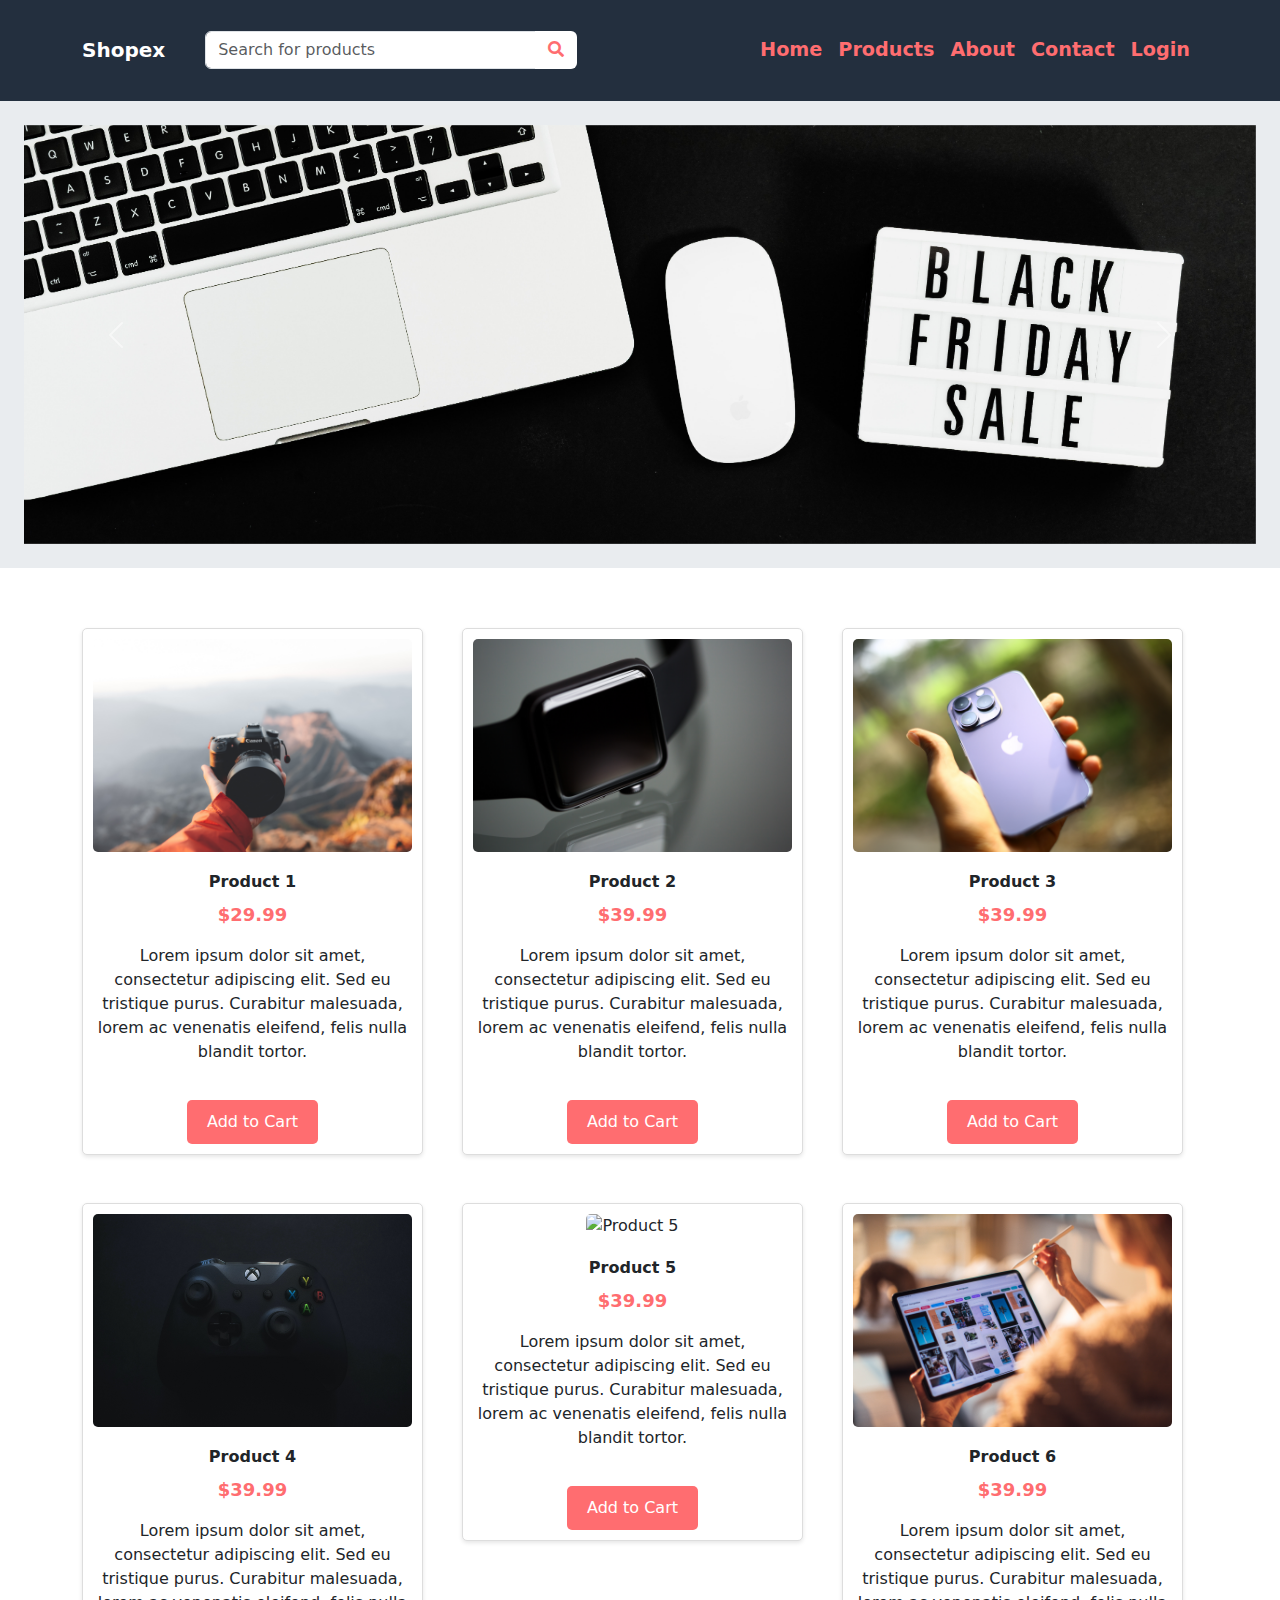
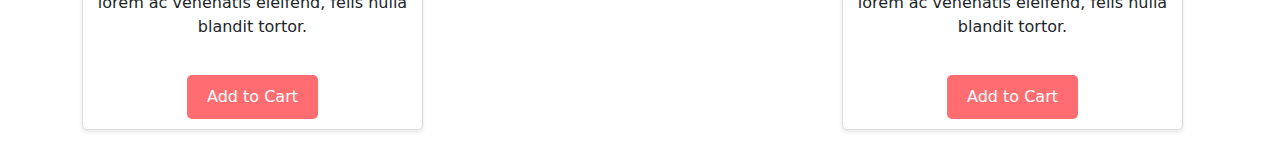
==== index.html @ 7d357f4a "first commit" ====
<!DOCTYPE html>
<html lang="en">
  <head>
    <meta charset="UTF-8" />
    <meta name="viewport" content="width=device-width, initial-scale=1.0" />
    <title>Shopex</title>
    <link rel="stylesheet" href="styles.css" />
    <link
      rel="stylesheet"
      href="https://cdn.jsdelivr.net/npm/bootstrap@5.3.0/dist/css/bootstrap.min.css"
    />
    <link
      rel="stylesheet"
      href="https://cdnjs.cloudflare.com/ajax/libs/font-awesome/5.15.4/css/all.min.css"
    />
  </head>

  <body>
    <header>
      <!-- Nav Bar -->
      <nav class="navbar navbar-expand-lg navbar-light">
        <div class="container justify-content-between align-items-center">
          <a class="navbar-brand text-white pe-4" href="index.html">Shopex</a>

          <div class="col-lg-4 col-6 text-right">
            <div class="input-group">
              <input
                type="text"
                class="form-control"
                placeholder="Search for products"
              />
              <button class="btn bg-white" type="button">
                <i class="fa fa-search"></i>
              </button>
            </div>
          </div>

          <button
            class="navbar-toggler"
            type="button"
            data-bs-toggle="collapse"
            data-bs-target="#navbarNav"
            aria-controls="navbarNav"
            aria-expanded="false"
            aria-label="Toggle navigation"
          >
            <span class="navbar-toggler-icon"></span>
          </button>

          <div
            class="collapse navbar-collapse justify-content-end"
            id="navbarNav"
          >
            <ul class="navbar-nav ms-auto">
              <li class="nav-item">
                <a class="nav-link" href="index.html">Home</a>
              </li>
              <li class="nav-item">
                <a class="nav-link" href="product.html">Products</a>
              </li>
              <li class="nav-item">
                <a class="nav-link" href="about.html">About</a>
              </li>
              <li class="nav-item">
                <a class="nav-link" href="contact.html">Contact</a>
              </li>
              <li class="nav-item">
                <a class="nav-link" href="auth.html">Login</a>
              </li>
            </ul>
          </div>
        </div>
      </nav>
    </header>

    <!-- Banner -->
    <main>
      <div class="banner bg-body-secondary p-4">
        <div class="banner-container">
          <div
            id="carouselExampleIndicators"
            class="carousel slide"
            data-bs-ride="carousel"
          >
            <div class="carousel-inner">
              <div class="carousel-item active">
                <img
                  src="img/banner/banner-1.jpg"
                  class="d-block w-100"
                  alt="Banner 1"
                />
              </div>
              <div class="carousel-item">
                <img
                  src="img/banner/banner-2.jpg"
                  class="d-block w-100"
                  alt="Banner 2"
                />
              </div>
              <div class="carousel-item">
                <img
                  src="img/banner/banner-3.jpg"
                  class="d-block w-100"
                  alt="Banner 3"
                />
              </div>
              <div class="carousel-item">
                <img
                  src="img/banner/banner-4.jpg"
                  class="d-block w-100"
                  alt="Banner 4"
                />
              </div>
              <div class="carousel-item">
                <img
                  src="img/banner/banner-5.jpg"
                  class="d-block w-100"
                  alt="Banner 5"
                />
              </div>
            </div>
            <button
              class="carousel-control-prev"
              type="button"
              data-bs-target="#carouselExampleIndicators"
              data-bs-slide="prev"
            >
              <span
                class="carousel-control-prev-icon"
                aria-hidden="true"
              ></span>
              <span class="visually-hidden">Previous</span>
            </button>
            <button
              class="carousel-control-next"
              type="button"
              data-bs-target="#carouselExampleIndicators"
              data-bs-slide="next"
            >
              <span
                class="carousel-control-next-icon"
                aria-hidden="true"
              ></span>
              <span class="visually-hidden">Next</span>
            </button>
          </div>
        </div>
      </div>

      <!-- Products -->
      <div class="container products-container">
        <div class="row">
          <!-- Product 1 -->
          <div class="col-md-6 col-lg-4">
            <div class="product">
              <img src="img/products/product-1-1.jpg" alt="Product 1" />
              <h3>Product 1</h3>
              <p class="price">$29.99</p>
              <p>
                Lorem ipsum dolor sit amet, consectetur adipiscing elit. Sed eu
                tristique purus. Curabitur malesuada, lorem ac venenatis
                eleifend, felis nulla blandit tortor.
              </p>
              <button type="button" class="btn">Add to Cart</button>
            </div>
          </div>

          <!-- Product 2 -->
          <div class="col-md-6 col-lg-4">
            <div class="product">
              <img src="img/products/product-2-1.jpg" alt="Product 2" />
              <h3>Product 2</h3>
              <p class="price">$39.99</p>
              <p>
                Lorem ipsum dolor sit amet, consectetur adipiscing elit. Sed eu
                tristique purus. Curabitur malesuada, lorem ac venenatis
                eleifend, felis nulla blandit tortor.
              </p>
              <button type="button" class="btn">Add to Cart</button>
            </div>
          </div>

          <!-- Product 3 -->
          <div class="col-md-6 col-lg-4">
            <div class="product">
              <img src="img/products/product-3-1.jpg" alt="Product 3" />
              <h3>Product 3</h3>
              <p class="price">$39.99</p>
              <p>
                Lorem ipsum dolor sit amet, consectetur adipiscing elit. Sed eu
                tristique purus. Curabitur malesuada, lorem ac venenatis
                eleifend, felis nulla blandit tortor.
              </p>
              <button type="button" class="btn">Add to Cart</button>
            </div>
          </div>

          <!-- Product 4 -->
          <div class="col-md-6 col-lg-4 mt-5">
            <div class="product">
              <img src="img/products/product-4-1.jpg" alt="Product 4" />
              <h3>Product 4</h3>
              <p class="price">$39.99</p>
              <p>
                Lorem ipsum dolor sit amet, consectetur adipiscing elit. Sed eu
                tristique purus. Curabitur malesuada, lorem ac venenatis
                eleifend, felis nulla blandit tortor.
              </p>
              <button type="button" class="btn">Add to Cart</button>
            </div>
          </div>

          <!-- Product 5 -->
          <div class="col-md-6 col-lg-4 mt-5">
            <div class="product">
              <img src="img/products/product-5-1.jpg" alt="Product 5" />
              <h3>Product 5</h3>
              <p class="price">$39.99</p>
              <p>
                Lorem ipsum dolor sit amet, consectetur adipiscing elit. Sed eu
                tristique purus. Curabitur malesuada, lorem ac venenatis
                eleifend, felis nulla blandit tortor.
              </p>
              <button type="button" class="btn">Add to Cart</button>
            </div>
          </div>

          <!-- Product 6 -->
          <div class="col-md-6 col-lg-4 mt-5">
            <div class="product">
              <img src="img/products/product-6-1.jpg" alt="Product 6" />
              <h3>Product 6</h3>
              <p class="price">$39.99</p>
              <p>
                Lorem ipsum dolor sit amet, consectetur adipiscing elit. Sed eu
                tristique purus. Curabitur malesuada, lorem ac venenatis
                eleifend, felis nulla blandit tortor.
              </p>
              <button type="button" class="btn">Add to Cart</button>
            </div>
          </div>
        </div>
      </div>
    </main>

    <script src="script.js"></script>
    <script src="https://cdn.jsdelivr.net/npm/bootstrap@5.3.0/dist/js/bootstrap.bundle.min.js"></script>
  </body>
</html>
---- styles.css ----
/* Define Variables */
:root {
    --primary-color: #FF6D70;
    --secondary-color: #232f3e;
}

/* Global Styles */
body {
    font-family: Arial, sans-serif;
    margin: 0;
    padding: 0;
}

.container {
    max-width: 1200px;
    margin: 0 auto;
    padding: 20px;
}

/* Navbar Styles */
.navbar {
    background-color: var(--secondary-color);
}

.navbar-brand {
    color: var(--primary-color);
    font-size: 24px;
    font-weight: bold;
}

.navbar-nav .nav-link {
    color: var(--primary-color);
    font-size: 1.2rem;
    font-weight: 800;
    transition: color 0.3s ease;
}

.navbar-nav .nav-link:hover {
    color: #fff;
}

.navbar-toggler-icon {
    width: 20px;
    height: 2px;
}

.fa {
    color: var(--primary-color);
}

.input-group-append button {
    border: none;
    background-color: var(--primary-color);
    color: #fff;
    padding: 10px 15px;
    cursor: pointer;
}

.input-group-append button:hover {
    background-color: darken(var(--primary-color), 10%);
}

/* Banner Styles */
.banner {
    margin-bottom: 40px;
}

.banner-container {
    position: relative;
}

.banner img {
    max-width: 100%;
    max-height: 50vh;
    object-fit: cover;
}


/* Product Styles */
.products-container {
    margin-top: 40px;
}

.product {
    border: 1px solid #ccc;
    padding: 20px;
    text-align: center;
    margin-bottom: 40px;
    border-radius: 5px;
    background-color: #fff;
    box-shadow: 0 2px 4px rgba(0, 0, 0, 0.1);
}

.product img {
    max-width: 100%;
    height: auto;
    margin-bottom: 20px;
    object-fit: cover;
    border-radius: 5px;
}

.product h3 {
    margin-top: 10px;
    font-size: 18px;
    font-weight: bold;
}

.product p.price {
    font-weight: bold;
    font-size: 18px;
    margin-top: 10px;
    color: var(--primary-color);
}

.product p {
    margin-top: 10px;
    line-height: 1.5;
}

.product button {
    background-color: var(--primary-color);
    color: #ffffff;
    border: none;
    padding: 10px 20px;
    font-size: 16px;
    cursor: pointer;
    margin-top: 20px;
    transition: background-color 0.3s ease;
    border-radius: 5px;
}

.product button:hover {
    background-color: rgba(var(--primary-color-rgb), 0.9);
}

/* Responsive Styles */
@media (min-width: 576px) {
    .product {
        text-align: left;
    }
}

@media (min-width: 768px) {
    .product {
        margin-bottom: 0;
    }
}

/* Login Page Styles */
#login-page {
    margin-top: 40px;
}

.login-container {
    margin: 0 auto;
    padding: 10px;
    border: 1px solid #ccc;
    border-radius: 5px;
    background-color: #fff;
    box-shadow: 0 2px 4px rgba(0, 0, 0, 0.1);
    margin-top: 100px;
}

.login-box {
    max-width: 500px !important;
}

.login-container h2 {
    text-align: center;
    margin-bottom: 20px;
}

.form-group {
    margin-bottom: 20px;
}

.form-group label {
    display: block;
    margin-bottom: 5px;
    font-weight: bold;
}

.form-control {
    width: 100%;
    padding: 10px;
    font-size: 16px;
    border-radius: 5px;
    border: 1px solid #ccc;
}

.btn-primary {
    background-color: var(--primary-color);
    color: #fff;
    border: none;
    padding: 10px 20px;
    font-size: 16px;
    cursor: pointer;
    transition: background-color 0.3s ease;
    border-radius: 5px;
    width: 100%;
}

.btn-primary:hover {
    background-color: rgba(var(--primary-color-rgb), 0.9);
}

.btn-secondary {
    background-color: #ccc;
    color: #fff;
    border: none;
    padding: 10px 20px;
    font-size: 16px;
    cursor: pointer;
    transition: background-color 0.3s ease;
    border-radius: 5px;
    width: 100%;
}

.btn-secondary:hover {
    background-color: darken(#ccc, 10%);
}

.form-group.text-center {
    margin-bottom: 0;
}

.form-group.text-center a {
    color: var(--primary-color);
    text-decoration: none;
}

.form-group.text-center a:hover {
    text-decoration: underline;
}

/* Contact Page Styles */
.contact-form {
    margin-top: 40px;
}

.contact-form form {
    display: grid;
    grid-template-columns: 1fr;
    gap: 20px;
}

.contact-form label {
    font-weight: bold;
}

.contact-form input,
.contact-form textarea {
    width: 100%;
    padding: 10px;
    font-size: 16px;
    border-radius: 5px;
    border: 1px solid #ccc;
}

.contact-form button {
    background-color: var(--primary-color);
    color: #fff;
    border: none;
    padding: 10px 20px;
    font-size: 16px;
    cursor: pointer;
    transition: background-color 0.3s ease;
    border-radius: 5px;
}

.contact-form button:hover {
    background-color: rgba(var(--primary-color-rgb), 0.9);
}

/* Product Details Styles */
.product-details {
    display: flex;
    margin-bottom: 30px;
}

.product-images {
    flex: 1;
}

.main-image img {
    width: 100%;
    height: auto;
}

.thumbnail-images {
    display: flex;
    justify-content: center;
    margin-top: 10px;
}

.thumbnail-images img {
    width: 80px;
    height: 80px;
    object-fit: cover;
    margin: 0 5px;
    cursor: pointer;
}

.product-info {
    flex: 1;
    padding: 0 20px;
}

.product-info h2 {
    font-size: 24px;
    margin-top: 0;
}

.product-info p {
    margin-top: 10px;
}

.price {
    font-size: 18px;
    font-weight: bold;
}

.stock {
    font-size: 16px;
    color: #777777;
}

.rating {
    font-size: 16px;
}

.stars {
    color: #ffc107;
}

.stars i {
    margin-right: 2px;
}

.similar-products {
    display: flex;
    justify-content: space-between;
}

.product {
    flex: 1;
    text-align: center;
    margin-right: 15px;
    padding: 10px;
    border: 1px solid #dddddd;
    border-radius: 5px;
    background-color: #ffffff;
}

.product img {
    width: 100%;
    height: auto;
    margin-bottom: 10px;
}

.product h3 {
    font-size: 16px;
    margin-bottom: 5px;
}

.product .price {
    font-size: 14px;
    font-weight: bold;
    color: #007bff;
}

@media (max-width: 768px) {
    .product-details {
        flex-direction: column;
    }

    .product-info {
        padding: 0;
    }

    .thumbnail-images {
        justify-content: flex-start;
        margin-top: 20px;
    }
}
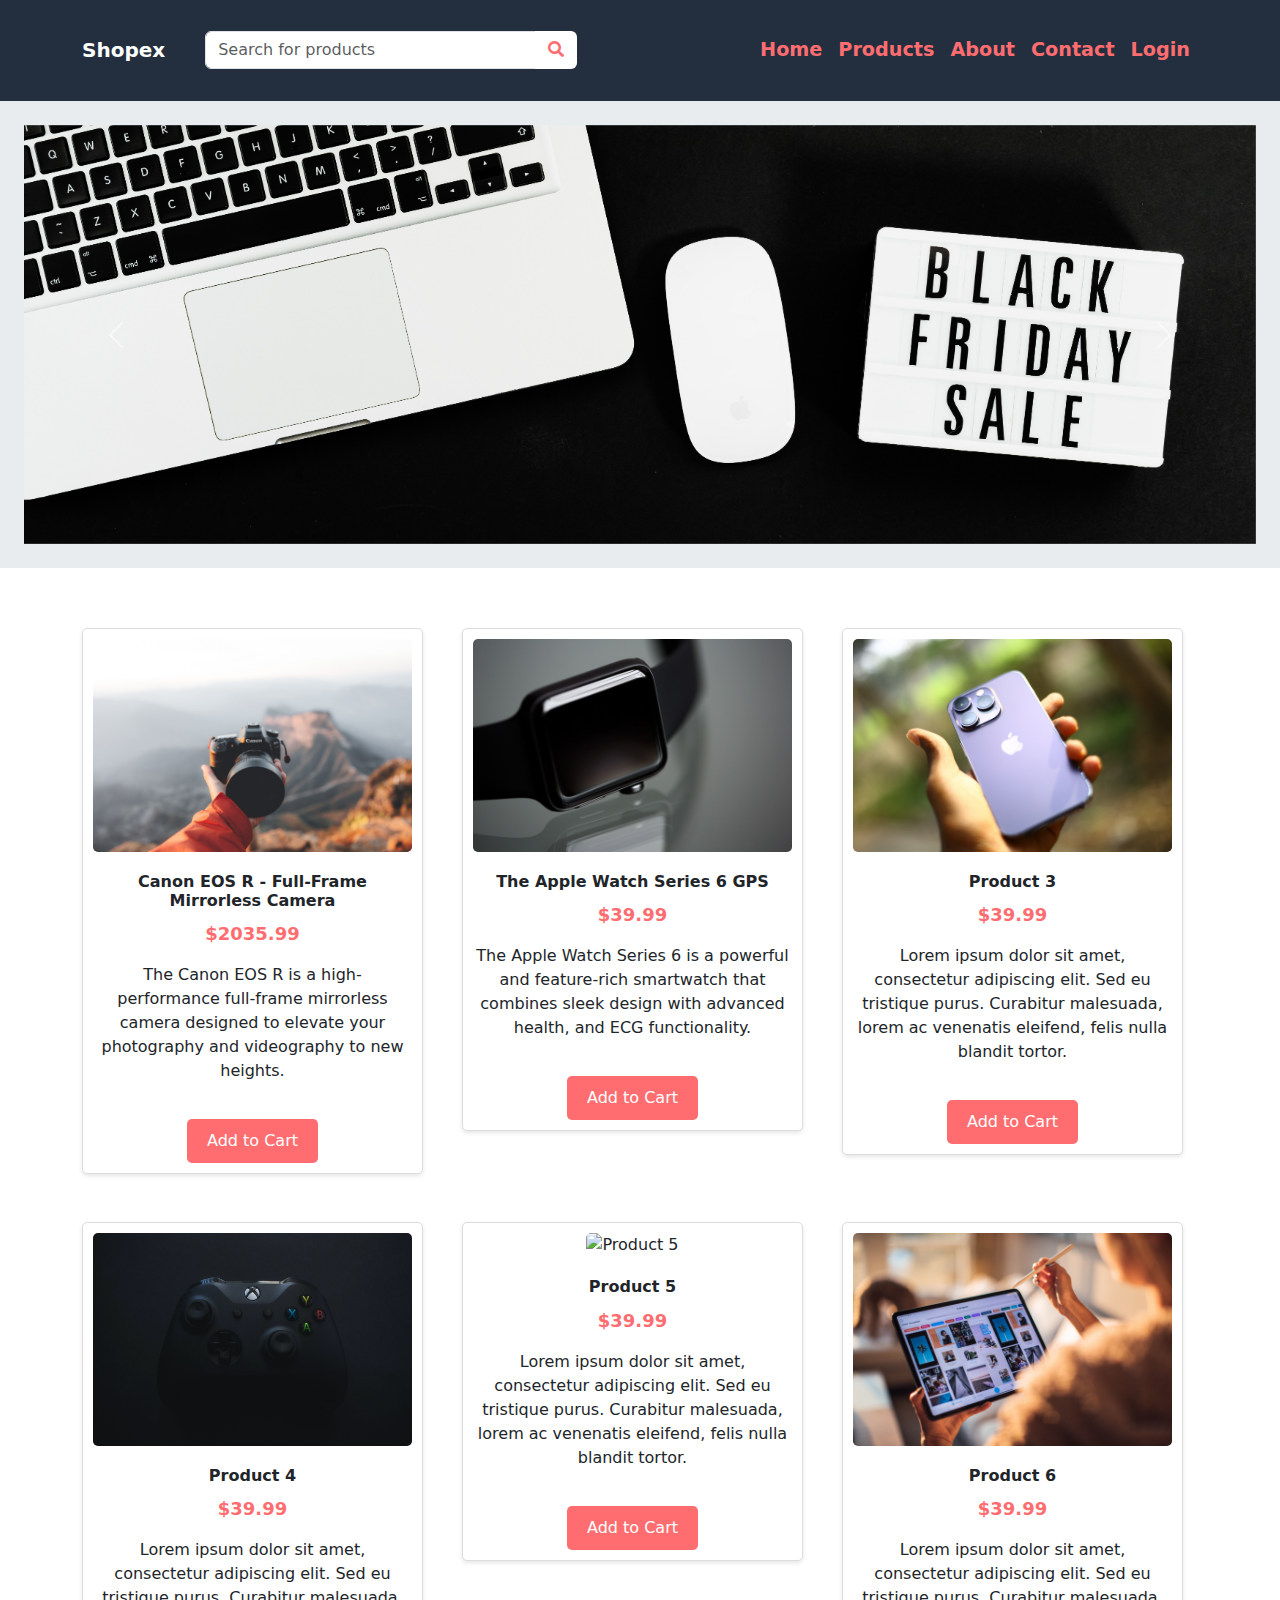
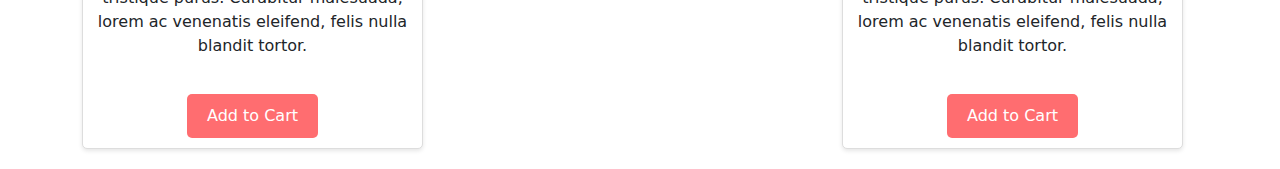
==== commit 5e239515: "second" ====
--- a/index.html
+++ b/index.html
@@ -154,12 +154,12 @@
           <div class="col-md-6 col-lg-4">
             <div class="product">
               <img src="img/products/product-1-1.jpg" alt="Product 1" />
-              <h3>Product 1</h3>
-              <p class="price">$29.99</p>
-              <p>
-                Lorem ipsum dolor sit amet, consectetur adipiscing elit. Sed eu
-                tristique purus. Curabitur malesuada, lorem ac venenatis
-                eleifend, felis nulla blandit tortor.
+              <h3>Canon EOS R - Full-Frame Mirrorless Camera</h3>
+              <p class="price">$2035.99</p>
+              <p>
+                The Canon EOS R is a high-performance full-frame mirrorless
+                camera designed to elevate your photography and videography to
+                new heights.
               </p>
               <button type="button" class="btn">Add to Cart</button>
             </div>
@@ -169,12 +169,12 @@
           <div class="col-md-6 col-lg-4">
             <div class="product">
               <img src="img/products/product-2-1.jpg" alt="Product 2" />
-              <h3>Product 2</h3>
-              <p class="price">$39.99</p>
-              <p>
-                Lorem ipsum dolor sit amet, consectetur adipiscing elit. Sed eu
-                tristique purus. Curabitur malesuada, lorem ac venenatis
-                eleifend, felis nulla blandit tortor.
+              <h3>The Apple Watch Series 6 GPS</h3>
+              <p class="price">$39.99</p>
+              <p>
+                The Apple Watch Series 6 is a powerful and feature-rich
+                smartwatch that combines sleek design with advanced health, and
+                ECG functionality.
               </p>
               <button type="button" class="btn">Add to Cart</button>
             </div>
--- a/styles.css
+++ b/styles.css
@@ -188,38 +188,6 @@
     border: 1px solid #ccc;
 }
 
-.btn-primary {
-    background-color: var(--primary-color);
-    color: #fff;
-    border: none;
-    padding: 10px 20px;
-    font-size: 16px;
-    cursor: pointer;
-    transition: background-color 0.3s ease;
-    border-radius: 5px;
-    width: 100%;
-}
-
-.btn-primary:hover {
-    background-color: rgba(var(--primary-color-rgb), 0.9);
-}
-
-.btn-secondary {
-    background-color: #ccc;
-    color: #fff;
-    border: none;
-    padding: 10px 20px;
-    font-size: 16px;
-    cursor: pointer;
-    transition: background-color 0.3s ease;
-    border-radius: 5px;
-    width: 100%;
-}
-
-.btn-secondary:hover {
-    background-color: darken(#ccc, 10%);
-}
-
 .form-group.text-center {
     margin-bottom: 0;
 }
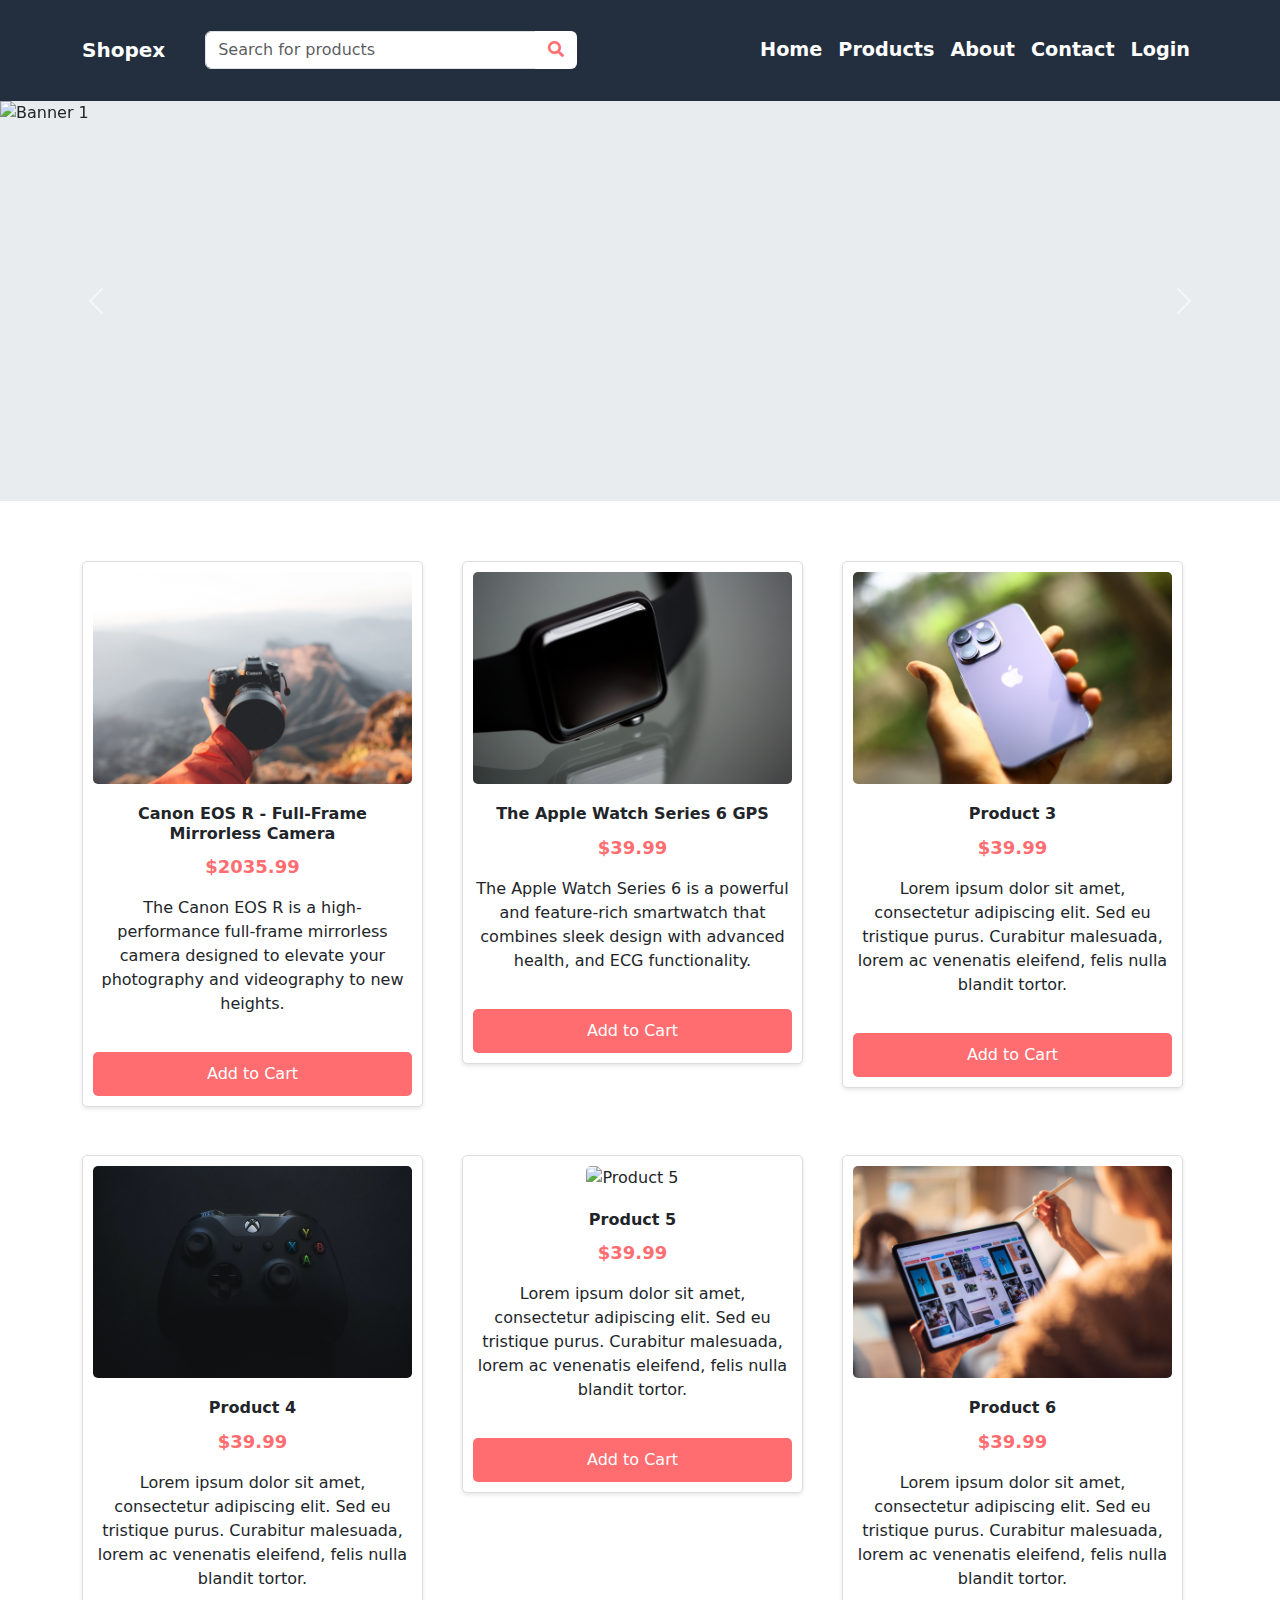
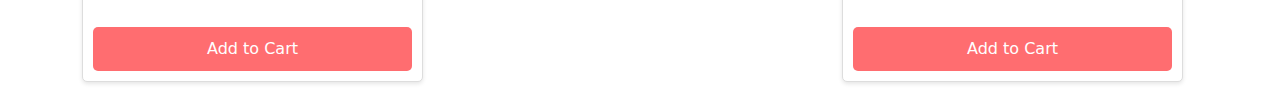
==== commit 3a7f7380: "fixed design" ====
--- a/index.html
+++ b/index.html
@@ -73,9 +73,9 @@
       </nav>
     </header>
 
-    <!-- Banner -->
     <main>
-      <div class="banner bg-body-secondary p-4">
+      <!-- Banner -->
+      <div class="banner bg-body-secondary">
         <div class="banner-container">
           <div
             id="carouselExampleIndicators"
@@ -86,7 +86,7 @@
               <div class="carousel-item active">
                 <img
                   src="img/banner/banner-1.jpg"
-                  class="d-block w-100"
+                  class="d-block w-100 banner-image"
                   alt="Banner 1"
                 />
               </div>
@@ -161,7 +161,7 @@
                 camera designed to elevate your photography and videography to
                 new heights.
               </p>
-              <button type="button" class="btn">Add to Cart</button>
+              <button type="button" class="btn btn-primary">Add to Cart</button>
             </div>
           </div>
 
@@ -176,7 +176,7 @@
                 smartwatch that combines sleek design with advanced health, and
                 ECG functionality.
               </p>
-              <button type="button" class="btn">Add to Cart</button>
+              <button type="button" class="btn btn-primary">Add to Cart</button>
             </div>
           </div>
 
@@ -191,7 +191,7 @@
                 tristique purus. Curabitur malesuada, lorem ac venenatis
                 eleifend, felis nulla blandit tortor.
               </p>
-              <button type="button" class="btn">Add to Cart</button>
+              <button type="button" class="btn btn-primary">Add to Cart</button>
             </div>
           </div>
 
@@ -206,7 +206,7 @@
                 tristique purus. Curabitur malesuada, lorem ac venenatis
                 eleifend, felis nulla blandit tortor.
               </p>
-              <button type="button" class="btn">Add to Cart</button>
+              <button type="button" class="btn btn-primary">Add to Cart</button>
             </div>
           </div>
 
@@ -221,7 +221,7 @@
                 tristique purus. Curabitur malesuada, lorem ac venenatis
                 eleifend, felis nulla blandit tortor.
               </p>
-              <button type="button" class="btn">Add to Cart</button>
+              <button type="button" class="btn btn-primary">Add to Cart</button>
             </div>
           </div>
 
@@ -236,7 +236,7 @@
                 tristique purus. Curabitur malesuada, lorem ac venenatis
                 eleifend, felis nulla blandit tortor.
               </p>
-              <button type="button" class="btn">Add to Cart</button>
+              <button type="button" class="btn btn-primary">Add to Cart</button>
             </div>
           </div>
         </div>
--- a/styles.css
+++ b/styles.css
@@ -2,6 +2,7 @@
 :root {
     --primary-color: #FF6D70;
     --secondary-color: #232f3e;
+    --primary-color-hover: #e95f62;
 }
 
 /* Global Styles */
@@ -23,20 +24,19 @@
 }
 
 .navbar-brand {
-    color: var(--primary-color);
     font-size: 24px;
     font-weight: bold;
 }
 
 .navbar-nav .nav-link {
-    color: var(--primary-color);
+    color: #fff;
     font-size: 1.2rem;
     font-weight: 800;
     transition: color 0.3s ease;
 }
 
-.navbar-nav .nav-link:hover {
-    color: #fff;
+.navbar-nav .nav-link:hover  {
+    color: var(--primary-color);
 }
 
 .navbar-toggler-icon {
@@ -70,8 +70,10 @@
 }
 
 .banner img {
+    position: relative;
     max-width: 100%;
-    max-height: 50vh;
+    min-height: 400px;
+    height: 40vh;
     object-fit: cover;
 }
 
@@ -147,97 +149,49 @@
 }
 
 /* Login Page Styles */
-#login-page {
-    margin-top: 40px;
+.container-sm {
+    margin-top: 20vh !important;
+    max-width: 20% !important;
 }
 
 .login-container {
-    margin: 0 auto;
-    padding: 10px;
+    margin-top: 50px;
+}
+
+.login-box {
+    padding: 20px;
     border: 1px solid #ccc;
     border-radius: 5px;
-    background-color: #fff;
-    box-shadow: 0 2px 4px rgba(0, 0, 0, 0.1);
-    margin-top: 100px;
-}
-
-.login-box {
-    max-width: 500px !important;
-}
-
-.login-container h2 {
     text-align: center;
-    margin-bottom: 20px;
+}
+
+
+#register-form {
+    display: none;
+}
+
+#register-link,
+#login-link {
+    color: var(--primary-color);
+    text-decoration: none;
 }
 
 .form-group {
     margin-bottom: 20px;
 }
 
-.form-group label {
-    display: block;
-    margin-bottom: 5px;
-    font-weight: bold;
-}
-
 .form-control {
+    border-radius: 5px;
+}
+
+.btn-primary {
+    background-color: var(--primary-color) !important;
+    border: none !important;
     width: 100%;
-    padding: 10px;
-    font-size: 16px;
-    border-radius: 5px;
-    border: 1px solid #ccc;
-}
-
-.form-group.text-center {
-    margin-bottom: 0;
-}
-
-.form-group.text-center a {
-    color: var(--primary-color);
-    text-decoration: none;
-}
-
-.form-group.text-center a:hover {
-    text-decoration: underline;
-}
-
-/* Contact Page Styles */
-.contact-form {
-    margin-top: 40px;
-}
-
-.contact-form form {
-    display: grid;
-    grid-template-columns: 1fr;
-    gap: 20px;
-}
-
-.contact-form label {
-    font-weight: bold;
-}
-
-.contact-form input,
-.contact-form textarea {
-    width: 100%;
-    padding: 10px;
-    font-size: 16px;
-    border-radius: 5px;
-    border: 1px solid #ccc;
-}
-
-.contact-form button {
-    background-color: var(--primary-color);
-    color: #fff;
-    border: none;
-    padding: 10px 20px;
-    font-size: 16px;
-    cursor: pointer;
-    transition: background-color 0.3s ease;
-    border-radius: 5px;
-}
-
-.contact-form button:hover {
-    background-color: rgba(var(--primary-color-rgb), 0.9);
+}
+
+.btn-primary:hover {
+    background-color: var(--primary-color-hover) !important;
 }
 
 /* Product Details Styles */
@@ -342,12 +296,31 @@
         flex-direction: column;
     }
 
+    .product-images {
+        order: 2;
+    }
+
     .product-info {
+        order: 1;
         padding: 0;
+        margin-top: 20px;
     }
 
     .thumbnail-images {
         justify-content: flex-start;
-        margin-top: 20px;
+        margin-top: 10px;
+    }
+
+    .product-info h2 {
+        font-size: 20px;
+        margin-top: 15px;
+    }
+
+    .product-info p {
+        margin-top: 5px;
+    }
+
+    .product .price {
+        font-size: 16px;
     }
 }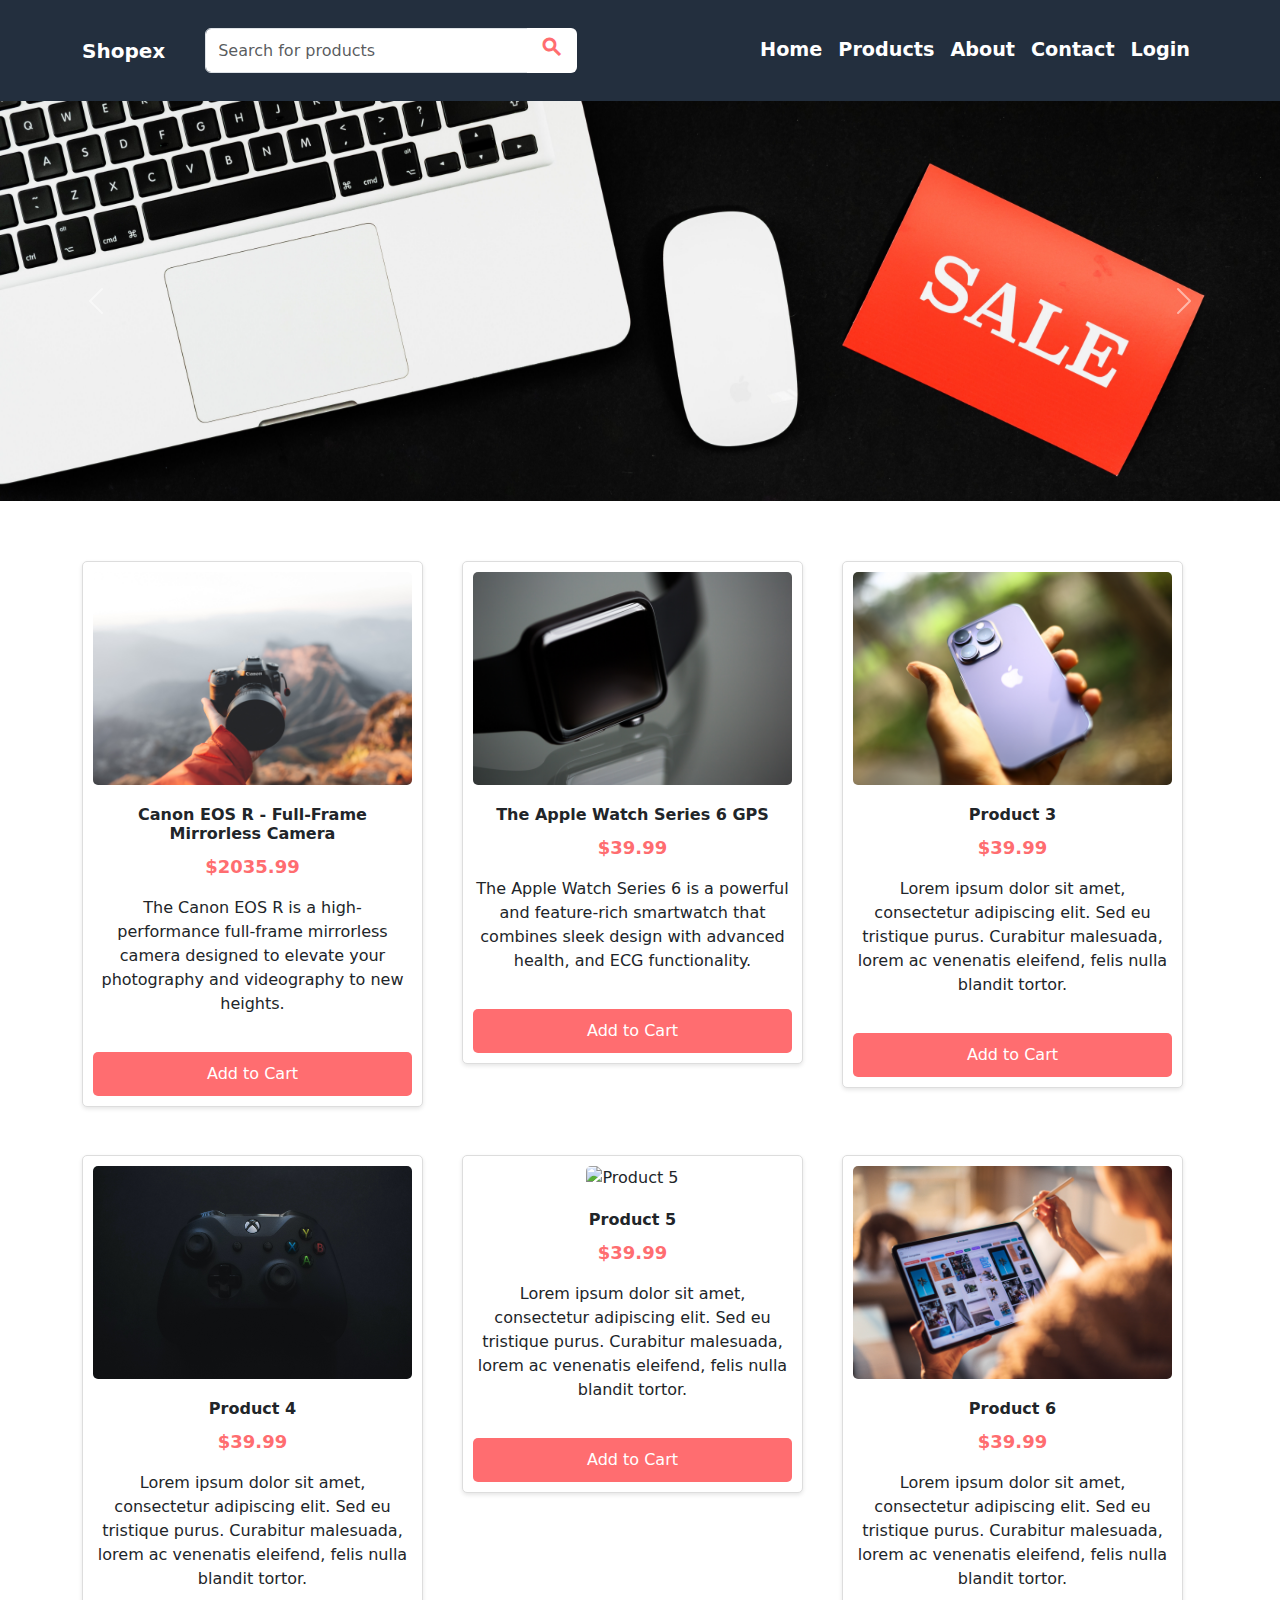
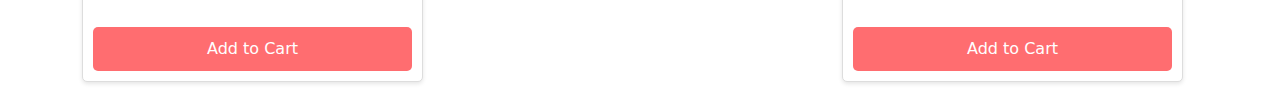
==== commit bbef8e5d: "added cart view and better design" ====
--- a/index.html
+++ b/index.html
@@ -10,8 +10,8 @@
       href="https://cdn.jsdelivr.net/npm/bootstrap@5.3.0/dist/css/bootstrap.min.css"
     />
     <link
+      href="https://fonts.googleapis.com/icon?family=Material+Icons"
       rel="stylesheet"
-      href="https://cdnjs.cloudflare.com/ajax/libs/font-awesome/5.15.4/css/all.min.css"
     />
   </head>
 
@@ -29,8 +29,8 @@
                 class="form-control"
                 placeholder="Search for products"
               />
-              <button class="btn bg-white" type="button">
-                <i class="fa fa-search"></i>
+              <button class="btn align-content-center bg-white" type="button">
+                <span class="material-icons fw-bold"> search </span>
               </button>
             </div>
           </div>
@@ -44,7 +44,7 @@
             aria-expanded="false"
             aria-label="Toggle navigation"
           >
-            <span class="navbar-toggler-icon"></span>
+            <span class="material-icons fw-bold"> menu </span>
           </button>
 
           <div
--- a/styles.css
+++ b/styles.css
@@ -3,6 +3,7 @@
     --primary-color: #FF6D70;
     --secondary-color: #232f3e;
     --primary-color-hover: #e95f62;
+    --secondary-color-hover: #2a384a;
 }
 
 /* Global Styles */
@@ -44,7 +45,7 @@
     height: 2px;
 }
 
-.fa {
+.material-icons, .fa-search {
     color: var(--primary-color);
 }
 
@@ -73,9 +74,10 @@
     position: relative;
     max-width: 100%;
     min-height: 400px;
-    height: 40vh;
+    height: 30vh;
     object-fit: cover;
 }
+
 
 
 /* Product Styles */
@@ -150,7 +152,8 @@
 
 /* Login Page Styles */
 .container-sm {
-    margin-top: 20vh !important;
+    margin-top: 10vh !important;
+    min-width: 300px !important;
     max-width: 20% !important;
 }
 
@@ -164,7 +167,6 @@
     border-radius: 5px;
     text-align: center;
 }
-
 
 #register-form {
     display: none;
@@ -184,6 +186,24 @@
     border-radius: 5px;
 }
 
+.or-divider {
+    display: block;
+    margin: 10px 0;
+    text-align: center;
+}
+
+.login-buttons button{
+    margin-top: 1em;
+}
+
+.login-buttons img {
+    margin-top: -5px;
+    margin-right: 10px;
+    object-fit: cover;
+    width: 24px;
+    height: 24px;
+}
+
 .btn-primary {
     background-color: var(--primary-color) !important;
     border: none !important;
@@ -192,6 +212,16 @@
 
 .btn-primary:hover {
     background-color: var(--primary-color-hover) !important;
+}
+
+.btn-secondary {
+    background-color: var(--secondary-color) !important;
+    border: none !important;
+    width: 100%;
+}
+
+.btn-secondary:hover {
+    background-color: var(--secondary-color-hover) !important;
 }
 
 /* Product Details Styles */
@@ -323,4 +353,100 @@
     .product .price {
         font-size: 16px;
     }
+}
+
+/* Cart View */
+
+.cart-items {
+    margin-bottom: 20px;
+}
+
+.cart-item {
+    display: flex;
+    align-items: center;
+    margin-bottom: 20px;
+    padding-bottom: 10px;
+    border-bottom: 1px solid #ddd;
+}
+
+.item-image {
+    width: 100px;
+    margin-right: 20px;
+}
+
+.item-image img {
+    width: 100%;
+    height: auto;
+}
+
+.item-details {
+    flex-grow: 1;
+}
+
+.item-details h3 {
+    margin-top: 0;
+    margin-bottom: 5px;
+    font-size: 18px;
+}
+
+.price {
+    font-size: 16px;
+    font-weight: bold;
+}
+
+.item-quantity {
+    display: flex;
+    align-items: center;
+    margin-top: 5px;
+}
+
+.item-quantity input {
+    width: 40px;
+    text-align: center;
+}
+
+.item-remove {
+    margin-left: 10px;
+}
+
+.btn-remove {
+    padding: 5px;
+    background-color: transparent;
+    border: none;
+    color: #777777;
+    cursor: pointer;
+    transition: color 0.3s;
+}
+
+.btn-remove:hover {
+    color: #ff0000;
+}
+
+.cart-total {
+    margin-bottom: 20px;
+    text-align: right;
+}
+
+.cart-actions {
+    text-align: center;
+}
+
+.payment-methods {
+    margin-bottom: 20px;
+}
+
+.payment-method {
+    display: flex;
+    align-items: center;
+    margin-bottom: 10px;
+}
+
+.payment-method input[type="radio"] {
+    margin-right: 10px;
+}
+
+@media (max-width: 768px) {
+    .item-image {
+        width: 80px;
+    }
 }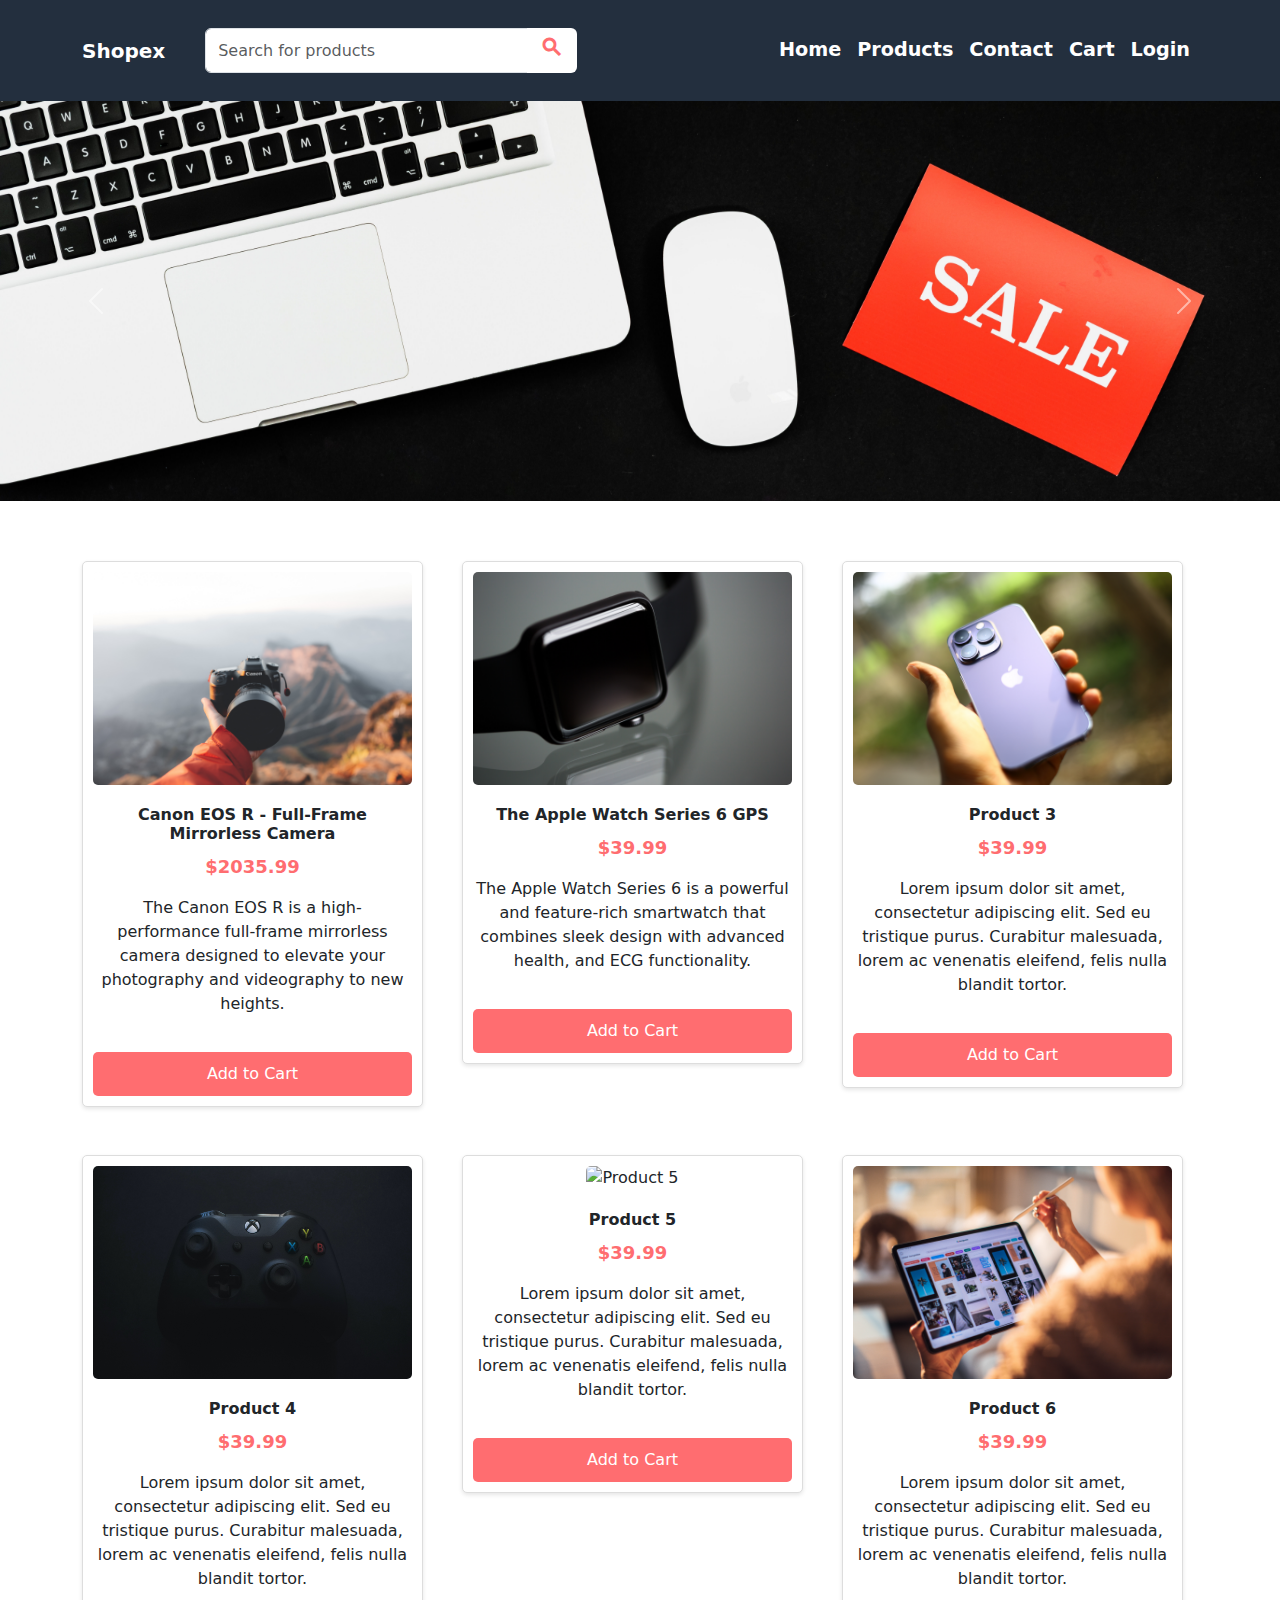
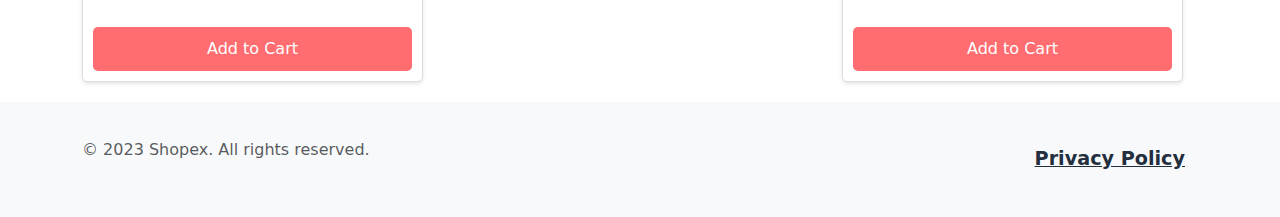
==== commit cb38a008: "added footer" ====
--- a/index.html
+++ b/index.html
@@ -44,7 +44,7 @@
             aria-expanded="false"
             aria-label="Toggle navigation"
           >
-            <span class="material-icons fw-bold"> menu </span>
+            <span class="material-icons fw-bold">menu</span>
           </button>
 
           <div
@@ -59,10 +59,10 @@
                 <a class="nav-link" href="product.html">Products</a>
               </li>
               <li class="nav-item">
-                <a class="nav-link" href="about.html">About</a>
-              </li>
-              <li class="nav-item">
                 <a class="nav-link" href="contact.html">Contact</a>
+              </li>
+              <li class="nav-item">
+                <a class="nav-link" href="cart.html">Cart</a>
               </li>
               <li class="nav-item">
                 <a class="nav-link" href="auth.html">Login</a>
@@ -245,5 +245,21 @@
 
     <script src="script.js"></script>
     <script src="https://cdn.jsdelivr.net/npm/bootstrap@5.3.0/dist/js/bootstrap.bundle.min.js"></script>
+
+    <!-- Footer -->
+    <footer class="footer mt-auto py-3 bg-light">
+      <div class="container">
+        <div class="row">
+          <div class="col-lg-6">
+            <span class="text-muted"
+              >&copy; 2023 Shopex. All rights reserved.</span
+            >
+          </div>
+          <div class="col-lg-6 text-lg-end">
+            <a href="about.html" class="btn btn-link">Privacy Policy</a>
+          </div>
+        </div>
+      </div>
+    </footer>
   </body>
 </html>
--- a/styles.css
+++ b/styles.css
@@ -61,6 +61,18 @@
     background-color: darken(var(--primary-color), 10%);
 }
 
+/* Footer style */
+footer {
+    margin-bottom: auto;
+}
+
+.btn-link {
+    color: var(--secondary-color) !important;
+    font-size: larger !important;
+    font-weight: 600 !important;
+}
+
+
 /* Banner Styles */
 .banner {
     margin-bottom: 40px;
@@ -77,8 +89,6 @@
     height: 30vh;
     object-fit: cover;
 }
-
-
 
 /* Product Styles */
 .products-container {
@@ -441,6 +451,14 @@
     margin-bottom: 10px;
 }
 
+.payment-method img {
+    margin-top: -5px;
+    margin-right: 10px;
+    object-fit: cover;
+    width: 24px;
+    height: 24px;
+}
+
 .payment-method input[type="radio"] {
     margin-right: 10px;
 }
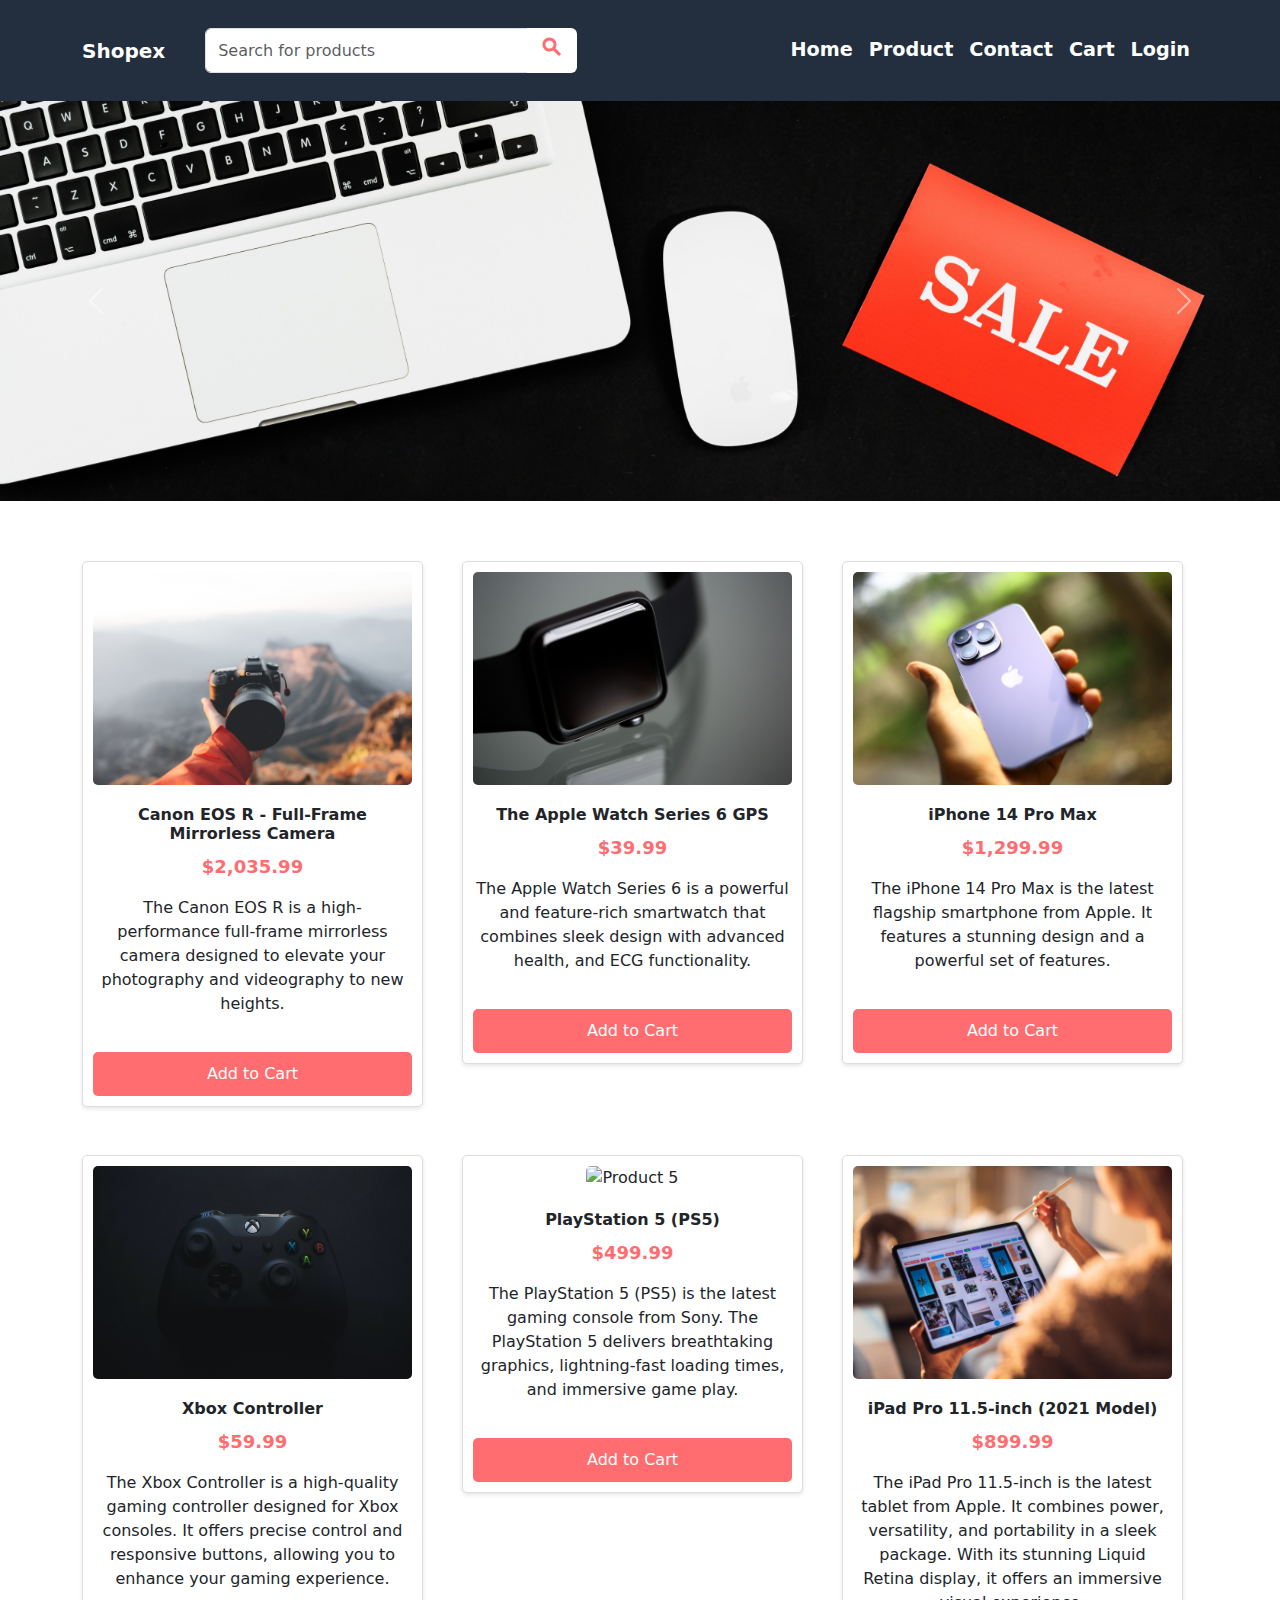
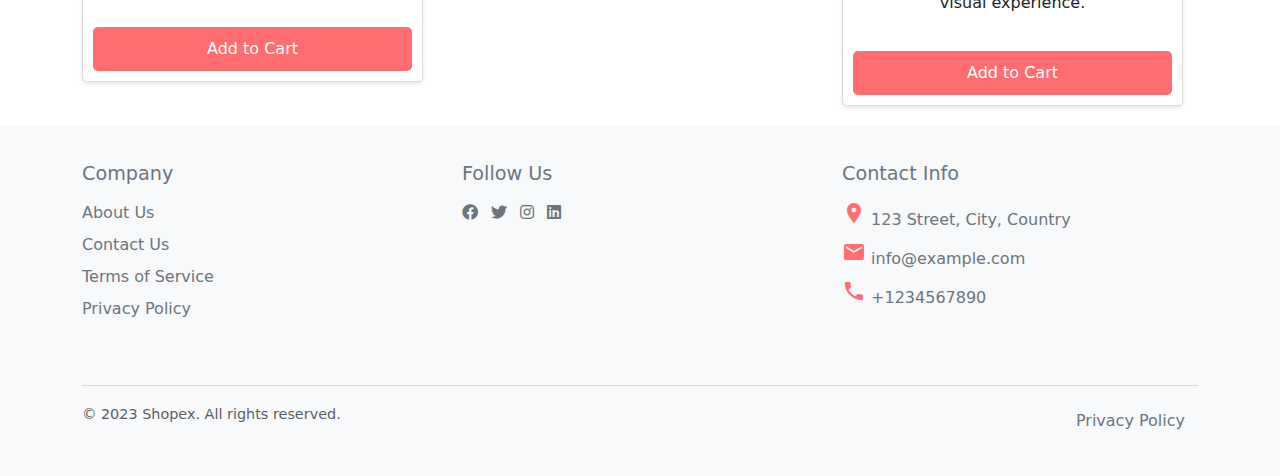
==== commit 813502bd: "added 404" ====
--- a/index.html
+++ b/index.html
@@ -9,9 +9,15 @@
       rel="stylesheet"
       href="https://cdn.jsdelivr.net/npm/bootstrap@5.3.0/dist/css/bootstrap.min.css"
     />
+
     <link
       href="https://fonts.googleapis.com/icon?family=Material+Icons"
       rel="stylesheet"
+    />
+
+    <link
+      rel="stylesheet"
+      href="https://cdnjs.cloudflare.com/ajax/libs/font-awesome/5.15.4/css/all.min.css"
     />
   </head>
 
@@ -56,7 +62,7 @@
                 <a class="nav-link" href="index.html">Home</a>
               </li>
               <li class="nav-item">
-                <a class="nav-link" href="product.html">Products</a>
+                <a class="nav-link" href="product.html">Product</a>
               </li>
               <li class="nav-item">
                 <a class="nav-link" href="contact.html">Contact</a>
@@ -155,7 +161,7 @@
             <div class="product">
               <img src="img/products/product-1-1.jpg" alt="Product 1" />
               <h3>Canon EOS R - Full-Frame Mirrorless Camera</h3>
-              <p class="price">$2035.99</p>
+              <p class="price">$2,035.99</p>
               <p>
                 The Canon EOS R is a high-performance full-frame mirrorless
                 camera designed to elevate your photography and videography to
@@ -184,12 +190,12 @@
           <div class="col-md-6 col-lg-4">
             <div class="product">
               <img src="img/products/product-3-1.jpg" alt="Product 3" />
-              <h3>Product 3</h3>
-              <p class="price">$39.99</p>
-              <p>
-                Lorem ipsum dolor sit amet, consectetur adipiscing elit. Sed eu
-                tristique purus. Curabitur malesuada, lorem ac venenatis
-                eleifend, felis nulla blandit tortor.
+              <h3>iPhone 14 Pro Max</h3>
+              <p class="price">$1,299.99</p>
+              <p>
+                The iPhone 14 Pro Max is the latest flagship smartphone from
+                Apple. It features a stunning design and a powerful set of
+                features.
               </p>
               <button type="button" class="btn btn-primary">Add to Cart</button>
             </div>
@@ -199,12 +205,12 @@
           <div class="col-md-6 col-lg-4 mt-5">
             <div class="product">
               <img src="img/products/product-4-1.jpg" alt="Product 4" />
-              <h3>Product 4</h3>
-              <p class="price">$39.99</p>
-              <p>
-                Lorem ipsum dolor sit amet, consectetur adipiscing elit. Sed eu
-                tristique purus. Curabitur malesuada, lorem ac venenatis
-                eleifend, felis nulla blandit tortor.
+              <h3>Xbox Controller</h3>
+              <p class="price">$59.99</p>
+              <p>
+                The Xbox Controller is a high-quality gaming controller designed
+                for Xbox consoles. It offers precise control and responsive
+                buttons, allowing you to enhance your gaming experience.
               </p>
               <button type="button" class="btn btn-primary">Add to Cart</button>
             </div>
@@ -214,12 +220,12 @@
           <div class="col-md-6 col-lg-4 mt-5">
             <div class="product">
               <img src="img/products/product-5-1.jpg" alt="Product 5" />
-              <h3>Product 5</h3>
-              <p class="price">$39.99</p>
-              <p>
-                Lorem ipsum dolor sit amet, consectetur adipiscing elit. Sed eu
-                tristique purus. Curabitur malesuada, lorem ac venenatis
-                eleifend, felis nulla blandit tortor.
+              <h3>PlayStation 5 (PS5)</h3>
+              <p class="price">$499.99</p>
+              <p>
+                The PlayStation 5 (PS5) is the latest gaming console from Sony.
+                The PlayStation 5 delivers breathtaking graphics, lightning-fast
+                loading times, and immersive game play.
               </p>
               <button type="button" class="btn btn-primary">Add to Cart</button>
             </div>
@@ -229,12 +235,13 @@
           <div class="col-md-6 col-lg-4 mt-5">
             <div class="product">
               <img src="img/products/product-6-1.jpg" alt="Product 6" />
-              <h3>Product 6</h3>
-              <p class="price">$39.99</p>
-              <p>
-                Lorem ipsum dolor sit amet, consectetur adipiscing elit. Sed eu
-                tristique purus. Curabitur malesuada, lorem ac venenatis
-                eleifend, felis nulla blandit tortor.
+              <h3>iPad Pro 11.5-inch (2021 Model)</h3>
+              <p class="price">$899.99</p>
+              <p>
+                The iPad Pro 11.5-inch is the latest tablet from Apple. It
+                combines power, versatility, and portability in a sleek package.
+                With its stunning Liquid Retina display, it offers an immersive
+                visual experience.
               </p>
               <button type="button" class="btn btn-primary">Add to Cart</button>
             </div>
@@ -242,13 +249,50 @@
         </div>
       </div>
     </main>
-
-    <script src="script.js"></script>
-    <script src="https://cdn.jsdelivr.net/npm/bootstrap@5.3.0/dist/js/bootstrap.bundle.min.js"></script>
 
     <!-- Footer -->
     <footer class="footer mt-auto py-3 bg-light">
       <div class="container">
+        <div class="row">
+          <div class="col-lg-4">
+            <h5>Company</h5>
+            <ul class="list-unstyled">
+              <li><a href="about.html">About Us</a></li>
+              <li><a href="contact.html">Contact Us</a></li>
+              <li><a href="about.html">Terms of Service</a></li>
+              <li><a href="about.html">Privacy Policy</a></li>
+            </ul>
+          </div>
+          <div class="col-lg-4">
+            <h5>Follow Us</h5>
+            <ul class="list-inline">
+              <li class="list-inline-item">
+                <a href="#"><i class="fab fa-facebook"></i></a>
+              </li>
+              <li class="list-inline-item">
+                <a href="#"><i class="fab fa-twitter"></i></a>
+              </li>
+              <li class="list-inline-item">
+                <a href="#"><i class="fab fa-instagram"></i></a>
+              </li>
+              <li class="list-inline-item">
+                <a href="#"><i class="fab fa-linkedin"></i></a>
+              </li>
+            </ul>
+          </div>
+          <div class="col-lg-4">
+            <h5>Contact Info</h5>
+            <ul class="list-unstyled">
+              <li>
+                <i class="material-icons">location_on</i> 123 Street, City,
+                Country
+              </li>
+              <li><i class="material-icons">email</i> info@example.com</li>
+              <li><i class="material-icons">phone</i> +1234567890</li>
+            </ul>
+          </div>
+        </div>
+        <hr />
         <div class="row">
           <div class="col-lg-6">
             <span class="text-muted"
@@ -261,5 +305,8 @@
         </div>
       </div>
     </footer>
+
+    <script src="script.js"></script>
+    <script src="https://cdn.jsdelivr.net/npm/bootstrap@5.3.0/dist/js/bootstrap.bundle.min.js"></script>
   </body>
 </html>
--- a/styles.css
+++ b/styles.css
@@ -62,14 +62,41 @@
 }
 
 /* Footer style */
-footer {
-    margin-bottom: auto;
-}
-
-.btn-link {
-    color: var(--secondary-color) !important;
-    font-size: larger !important;
-    font-weight: 600 !important;
+.footer {
+    background-color: #f8f9fa;
+    color: #6c757d;
+}
+
+.footer h5 {
+    font-size: 1.2rem;
+    margin-bottom: 1rem;
+}
+
+.footer ul {
+    margin-bottom: 2rem;
+}
+
+.footer ul li {
+    margin-bottom: 0.5rem;
+}
+
+.footer a {
+    color: #6c757d;
+    text-decoration: none;
+}
+
+.footer a:hover {
+    color: #212529;
+}
+
+.footer hr {
+    margin-top: 2rem;
+    margin-bottom: 1rem;
+    border-color: #6c757d;
+}
+
+.footer .text-muted {
+    font-size: 0.9rem;
 }
 
 
@@ -86,7 +113,7 @@
     position: relative;
     max-width: 100%;
     min-height: 400px;
-    height: 30vh;
+    height: 40vh;
     object-fit: cover;
 }
 
@@ -467,4 +494,43 @@
     .item-image {
         width: 80px;
     }
-}+}
+
+/* Error 404 */
+ .error-container {
+     display: flex;
+     justify-content: center;
+     align-items: center;
+     height: 100vh;
+ }
+
+ .error-content {
+     text-align: center;
+     padding: 30px;
+     border-radius: 10px;
+     background-color: #fff;
+     box-shadow: 0 2px 10px rgba(0, 0, 0, 0.1);
+ }
+
+ .error-icon {
+     font-size: 120px;
+     color: #dc3545;
+     margin-bottom: 20px;
+ }
+
+ .error-title {
+     font-size: 36px;
+     margin-bottom: 20px;
+     color: #dc3545;
+ }
+
+ .error-text {
+     font-size: 18px;
+     margin-bottom: 20px;
+     color: #777;
+ }
+
+ .error-link {
+     color: #007bff;
+     text-decoration: none;
+ }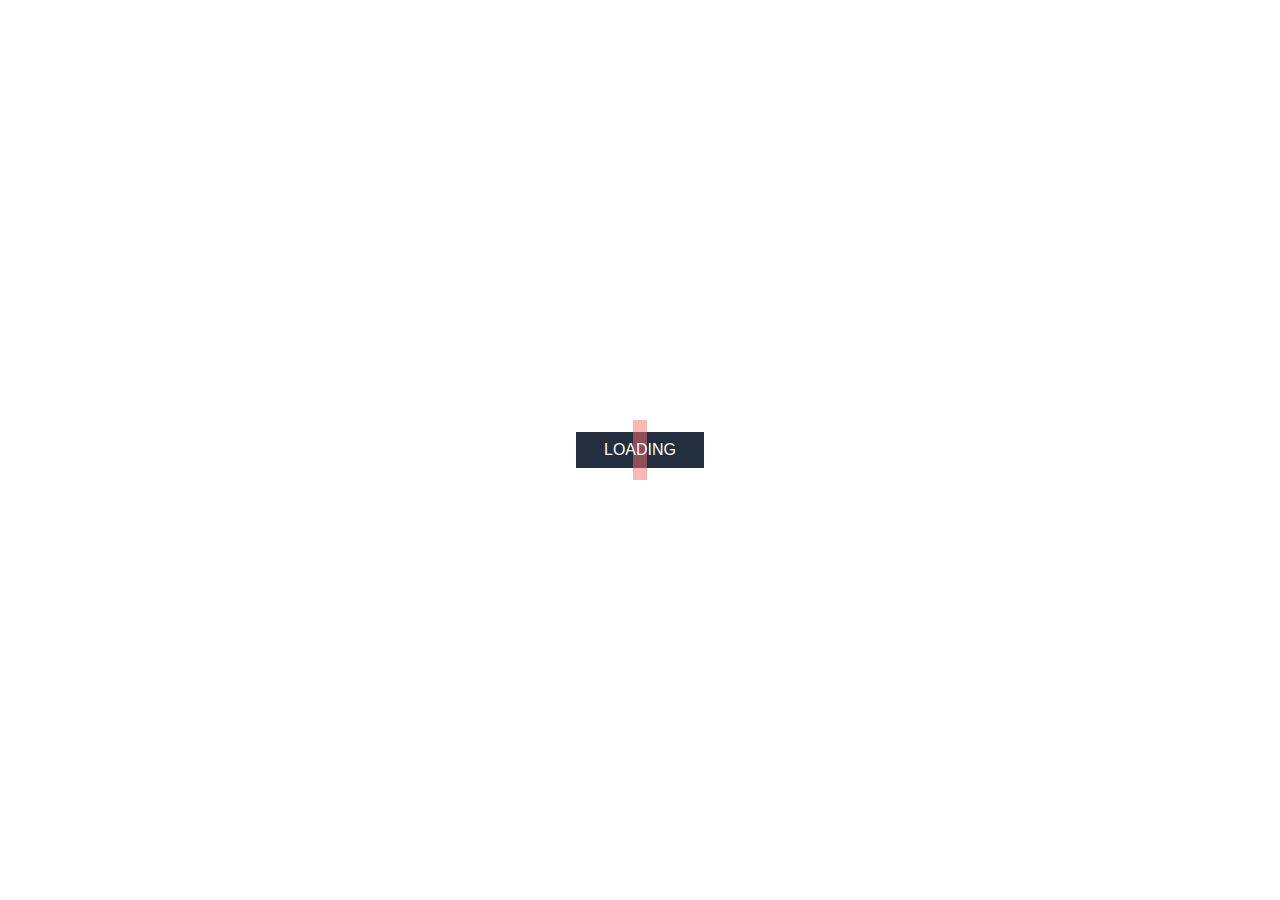
==== commit de388801: "Loading screen" ====
--- a/index.html
+++ b/index.html
@@ -3,310 +3,20 @@
   <head>
     <meta charset="UTF-8" />
     <meta name="viewport" content="width=device-width, initial-scale=1.0" />
-    <title>Shopex</title>
+    <title>Loading Page</title>
     <link rel="stylesheet" href="styles.css" />
-    <link
-      rel="stylesheet"
-      href="https://cdn.jsdelivr.net/npm/bootstrap@5.3.0/dist/css/bootstrap.min.css"
-    />
+  </head>
+  <body>
+    <div class="loading">
+      <span>Loading</span>
+    </div>
+  </body>
 
-    <link
-      href="https://fonts.googleapis.com/icon?family=Material+Icons"
-      rel="stylesheet"
-    />
-
-    <link
-      rel="stylesheet"
-      href="https://cdnjs.cloudflare.com/ajax/libs/font-awesome/5.15.4/css/all.min.css"
-    />
-  </head>
-
-  <body>
-    <header>
-      <!-- Nav Bar -->
-      <nav class="navbar navbar-expand-lg navbar-light">
-        <div class="container justify-content-between align-items-center">
-          <a class="navbar-brand text-white pe-4" href="index.html">Shopex</a>
-
-          <div class="col-lg-4 col-6 text-right">
-            <div class="input-group">
-              <input
-                type="text"
-                class="form-control"
-                placeholder="Search for products"
-              />
-              <button class="btn align-content-center bg-white" type="button">
-                <span class="material-icons fw-bold"> search </span>
-              </button>
-            </div>
-          </div>
-
-          <button
-            class="navbar-toggler"
-            type="button"
-            data-bs-toggle="collapse"
-            data-bs-target="#navbarNav"
-            aria-controls="navbarNav"
-            aria-expanded="false"
-            aria-label="Toggle navigation"
-          >
-            <span class="material-icons fw-bold">menu</span>
-          </button>
-
-          <div
-            class="collapse navbar-collapse justify-content-end"
-            id="navbarNav"
-          >
-            <ul class="navbar-nav ms-auto">
-              <li class="nav-item">
-                <a class="nav-link" href="index.html">Home</a>
-              </li>
-              <li class="nav-item">
-                <a class="nav-link" href="product.html">Product</a>
-              </li>
-              <li class="nav-item">
-                <a class="nav-link" href="contact.html">Contact</a>
-              </li>
-              <li class="nav-item">
-                <a class="nav-link" href="cart.html">Cart</a>
-              </li>
-              <li class="nav-item">
-                <a class="nav-link" href="auth.html">Login</a>
-              </li>
-            </ul>
-          </div>
-        </div>
-      </nav>
-    </header>
-
-    <main>
-      <!-- Banner -->
-      <div class="banner bg-body-secondary">
-        <div class="banner-container">
-          <div
-            id="carouselExampleIndicators"
-            class="carousel slide"
-            data-bs-ride="carousel"
-          >
-            <div class="carousel-inner">
-              <div class="carousel-item active">
-                <img
-                  src="img/banner/banner-1.jpg"
-                  class="d-block w-100 banner-image"
-                  alt="Banner 1"
-                />
-              </div>
-              <div class="carousel-item">
-                <img
-                  src="img/banner/banner-2.jpg"
-                  class="d-block w-100"
-                  alt="Banner 2"
-                />
-              </div>
-              <div class="carousel-item">
-                <img
-                  src="img/banner/banner-3.jpg"
-                  class="d-block w-100"
-                  alt="Banner 3"
-                />
-              </div>
-              <div class="carousel-item">
-                <img
-                  src="img/banner/banner-4.jpg"
-                  class="d-block w-100"
-                  alt="Banner 4"
-                />
-              </div>
-              <div class="carousel-item">
-                <img
-                  src="img/banner/banner-5.jpg"
-                  class="d-block w-100"
-                  alt="Banner 5"
-                />
-              </div>
-            </div>
-            <button
-              class="carousel-control-prev"
-              type="button"
-              data-bs-target="#carouselExampleIndicators"
-              data-bs-slide="prev"
-            >
-              <span
-                class="carousel-control-prev-icon"
-                aria-hidden="true"
-              ></span>
-              <span class="visually-hidden">Previous</span>
-            </button>
-            <button
-              class="carousel-control-next"
-              type="button"
-              data-bs-target="#carouselExampleIndicators"
-              data-bs-slide="next"
-            >
-              <span
-                class="carousel-control-next-icon"
-                aria-hidden="true"
-              ></span>
-              <span class="visually-hidden">Next</span>
-            </button>
-          </div>
-        </div>
-      </div>
-
-      <!-- Products -->
-      <div class="container products-container">
-        <div class="row">
-          <!-- Product 1 -->
-          <div class="col-md-6 col-lg-4">
-            <div class="product">
-              <img src="img/products/product-1-1.jpg" alt="Product 1" />
-              <h3>Canon EOS R - Full-Frame Mirrorless Camera</h3>
-              <p class="price">$2,035.99</p>
-              <p>
-                The Canon EOS R is a high-performance full-frame mirrorless
-                camera designed to elevate your photography and videography to
-                new heights.
-              </p>
-              <button type="button" class="btn btn-primary">Add to Cart</button>
-            </div>
-          </div>
-
-          <!-- Product 2 -->
-          <div class="col-md-6 col-lg-4">
-            <div class="product">
-              <img src="img/products/product-2-1.jpg" alt="Product 2" />
-              <h3>The Apple Watch Series 6 GPS</h3>
-              <p class="price">$39.99</p>
-              <p>
-                The Apple Watch Series 6 is a powerful and feature-rich
-                smartwatch that combines sleek design with advanced health, and
-                ECG functionality.
-              </p>
-              <button type="button" class="btn btn-primary">Add to Cart</button>
-            </div>
-          </div>
-
-          <!-- Product 3 -->
-          <div class="col-md-6 col-lg-4">
-            <div class="product">
-              <img src="img/products/product-3-1.jpg" alt="Product 3" />
-              <h3>iPhone 14 Pro Max</h3>
-              <p class="price">$1,299.99</p>
-              <p>
-                The iPhone 14 Pro Max is the latest flagship smartphone from
-                Apple. It features a stunning design and a powerful set of
-                features.
-              </p>
-              <button type="button" class="btn btn-primary">Add to Cart</button>
-            </div>
-          </div>
-
-          <!-- Product 4 -->
-          <div class="col-md-6 col-lg-4 mt-5">
-            <div class="product">
-              <img src="img/products/product-4-1.jpg" alt="Product 4" />
-              <h3>Xbox Controller</h3>
-              <p class="price">$59.99</p>
-              <p>
-                The Xbox Controller is a high-quality gaming controller designed
-                for Xbox consoles. It offers precise control and responsive
-                buttons, allowing you to enhance your gaming experience.
-              </p>
-              <button type="button" class="btn btn-primary">Add to Cart</button>
-            </div>
-          </div>
-
-          <!-- Product 5 -->
-          <div class="col-md-6 col-lg-4 mt-5">
-            <div class="product">
-              <img src="img/products/product-5-1.jpg" alt="Product 5" />
-              <h3>PlayStation 5 (PS5)</h3>
-              <p class="price">$499.99</p>
-              <p>
-                The PlayStation 5 (PS5) is the latest gaming console from Sony.
-                The PlayStation 5 delivers breathtaking graphics, lightning-fast
-                loading times, and immersive game play.
-              </p>
-              <button type="button" class="btn btn-primary">Add to Cart</button>
-            </div>
-          </div>
-
-          <!-- Product 6 -->
-          <div class="col-md-6 col-lg-4 mt-5">
-            <div class="product">
-              <img src="img/products/product-6-1.jpg" alt="Product 6" />
-              <h3>iPad Pro 11.5-inch (2021 Model)</h3>
-              <p class="price">$899.99</p>
-              <p>
-                The iPad Pro 11.5-inch is the latest tablet from Apple. It
-                combines power, versatility, and portability in a sleek package.
-                With its stunning Liquid Retina display, it offers an immersive
-                visual experience.
-              </p>
-              <button type="button" class="btn btn-primary">Add to Cart</button>
-            </div>
-          </div>
-        </div>
-      </div>
-    </main>
-
-    <!-- Footer -->
-    <footer class="footer mt-auto py-3 bg-light">
-      <div class="container">
-        <div class="row">
-          <div class="col-lg-4">
-            <h5>Company</h5>
-            <ul class="list-unstyled">
-              <li><a href="about.html">About Us</a></li>
-              <li><a href="contact.html">Contact Us</a></li>
-              <li><a href="about.html">Terms of Service</a></li>
-              <li><a href="about.html">Privacy Policy</a></li>
-            </ul>
-          </div>
-          <div class="col-lg-4">
-            <h5>Follow Us</h5>
-            <ul class="list-inline">
-              <li class="list-inline-item">
-                <a href="#"><i class="fab fa-facebook"></i></a>
-              </li>
-              <li class="list-inline-item">
-                <a href="#"><i class="fab fa-twitter"></i></a>
-              </li>
-              <li class="list-inline-item">
-                <a href="#"><i class="fab fa-instagram"></i></a>
-              </li>
-              <li class="list-inline-item">
-                <a href="#"><i class="fab fa-linkedin"></i></a>
-              </li>
-            </ul>
-          </div>
-          <div class="col-lg-4">
-            <h5>Contact Info</h5>
-            <ul class="list-unstyled">
-              <li>
-                <i class="material-icons">location_on</i> 123 Street, City,
-                Country
-              </li>
-              <li><i class="material-icons">email</i> info@example.com</li>
-              <li><i class="material-icons">phone</i> +1234567890</li>
-            </ul>
-          </div>
-        </div>
-        <hr />
-        <div class="row">
-          <div class="col-lg-6">
-            <span class="text-muted"
-              >&copy; 2023 Shopex. All rights reserved.</span
-            >
-          </div>
-          <div class="col-lg-6 text-lg-end">
-            <a href="about.html" class="btn btn-link">Privacy Policy</a>
-          </div>
-        </div>
-      </div>
-    </footer>
-
-    <script src="script.js"></script>
-    <script src="https://cdn.jsdelivr.net/npm/bootstrap@5.3.0/dist/js/bootstrap.bundle.min.js"></script>
-  </body>
+  <script>
+    document.addEventListener("DOMContentLoaded", function () {
+      setTimeout(function () {
+        window.location.href = "home.html";
+      }, 1000);
+    });
+  </script>
 </html>
--- a/styles.css
+++ b/styles.css
@@ -116,6 +116,7 @@
     height: 40vh;
     object-fit: cover;
 }
+
 
 /* Product Styles */
 .products-container {
@@ -187,11 +188,22 @@
     }
 }
 
-/* Login Page Styles */
+/* Auth Page Styles */
 .container-sm {
     margin-top: 10vh !important;
-    min-width: 300px !important;
-    max-width: 20% !important;
+}
+
+.marketing-title {
+    width: 100%;
+    text-align: center;
+    font-size: 24px;
+    color: #333;
+    margin-top: 20px;
+}
+
+.shopex-brand {
+    font-weight: bold;
+    color: var(--primary-color);
 }
 
 .login-container {
@@ -513,15 +525,14 @@
  }
 
  .error-icon {
-     font-size: 120px;
-     color: #dc3545;
-     margin-bottom: 20px;
+     width: 80%;
+     height: 80%;
  }
 
  .error-title {
      font-size: 36px;
      margin-bottom: 20px;
-     color: #dc3545;
+     color: var(--primary-color);
  }
 
  .error-text {
@@ -533,4 +544,90 @@
  .error-link {
      color: #007bff;
      text-decoration: none;
+ }
+
+ /* Loading Screen */
+
+ .loading {
+     font-family: "Arial Black", "Arial Bold", Gadget, sans-serif;
+     text-transform: uppercase;
+
+     width: 150px;
+     text-align: center;
+     line-height: 50px;
+
+     position: absolute;
+     left: 0;
+     right: 0;
+     top: 50%;
+     margin: auto;
+     transform: translateY(-50%);
+ }
+
+ .loading span {
+     position: relative;
+     z-index: 999;
+     color: #fff;
+ }
+
+ .loading:before {
+     content: '';
+     background: var(--secondary-color);
+     width: 128px;
+     height: 36px;
+     display: block;
+     position: absolute;
+     top: 0;
+     left: 0;
+     right: 0;
+     bottom: 0;
+     margin: auto;
+
+     animation: 2s loadingBefore infinite ease-in-out;
+ }
+
+ @keyframes loadingBefore {
+     0% {
+         transform: translateX(-14px);
+     }
+
+     50% {
+         transform: translateX(14px);
+     }
+
+     100% {
+         transform: translateX(-14px);
+     }
+ }
+
+
+ .loading:after {
+     content: '';
+     background: var(--primary-color);
+     width: 14px;
+     height: 60px;
+     display: block;
+     position: absolute;
+     top: 0;
+     left: 0;
+     right: 0;
+     bottom: 0;
+     margin: auto;
+     opacity: .5;
+
+     animation: 2s loadingAfter infinite ease-in-out;
+ }
+
+ @keyframes loadingAfter {
+     0% {
+         transform: translateX(-50px);
+     }
+
+     50% {
+         transform: translateX(50px);
+     }
+
+     100% {
+         transform: translateX(-50px);
+     }
  }